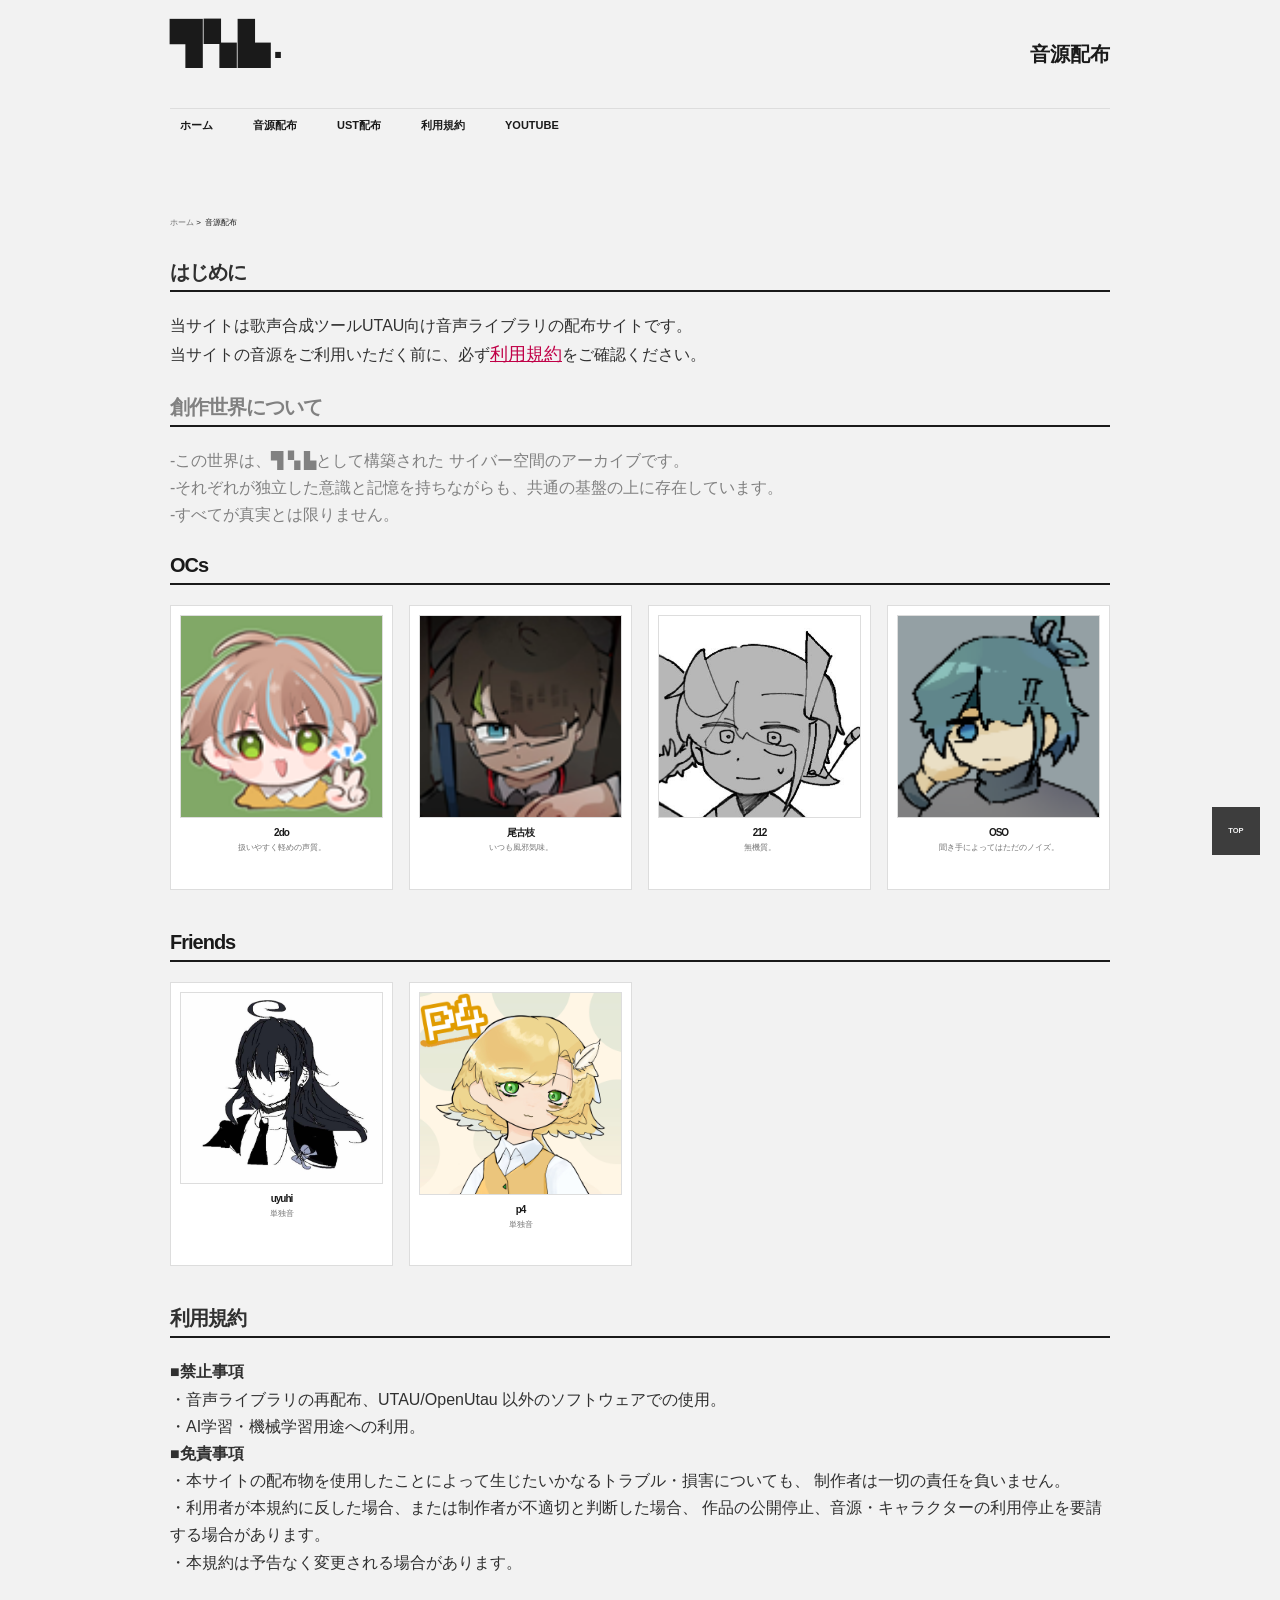
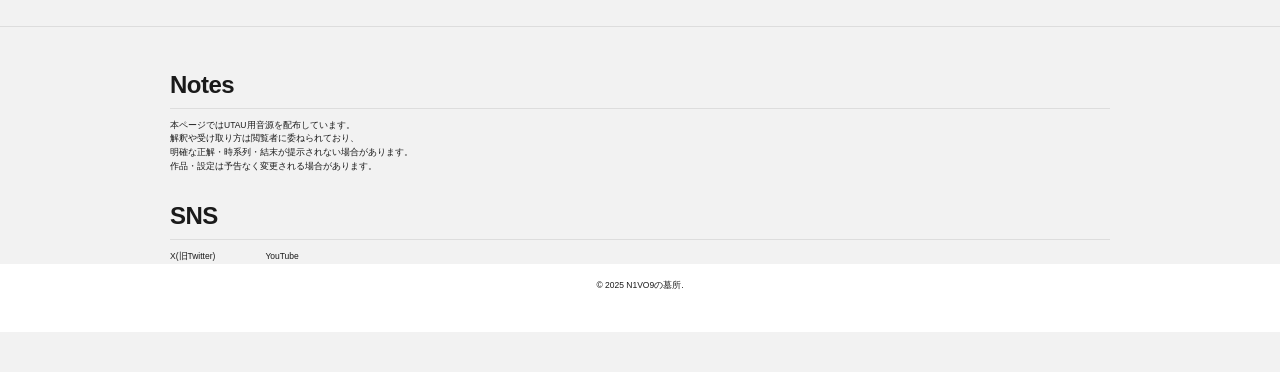
==== characters.html @ 6fa281dd "Update characters.html" ====
<!doctype html>
<html lang="ja">
<head>
    <meta charset="UTF-8">
    <meta name="viewport" content="width=device-width, initial-scale=1.0">
    <title>音源配布 | N1VO9の墓所</title>

    <!-- CSS -->
    <link rel="stylesheet" media="all" href="css/ress.min.css">
    <link rel="stylesheet" media="all" href="css/style.css">

    <!-- JavaScript -->
    <script src="js/jquery-3.6.0.min.js"></script>
    <script src="js/style.js"></script>

    <!-- Favicon -->
    <link rel="icon" type="image/png" href="img/favicon.png">
</head>

<body>

<header>
    <div class="container">

        <div class="row">
            <div class="col span-12">
                <div class="head">
                    <h1>
                        <a href="index.html">▜▚▙.</a>
                    </h1>
                    <div class="telbox">音源配布</div>
                </div>
            </div>
        </div>

        <div class="row">
            <div class="col span-12">
                <nav>
                    <div id="open"></div>
                    <div id="close"></div>

                    <div id="navi">
                        <ul>
                            <li><a href="index.html">ホーム</a></li>
                            <li><a href="characters.html">音源配布</a></li>
                            <li><a href="ust.html">UST配布</a></li>
                            <li><a href="terms-and-conditions.html">利用規約</a></li>
                            <li><a href="youtube.htmls">YouTube</a></li>
                        </ul>
                    </div>
                </nav>
            </div>
        </div>

    </div>
</header>

<main>
    <div class="container">

        <!-- Breadcrumb -->
        <ul class="breadcrumb">
            <li><a href="index.html">ホーム</a> &gt;</li>
            <li>音源配布</li>
        </ul>

        <!-- Intro -->
         <section class="ust-terms">
            <h2 class="section-title underline">はじめに</h2>
            <ul class="terms-list">
                <p>当サイトは歌声合成ツールUTAU向け音声ライブラリの配布サイトです。
                <br>当サイトの音源をご利用いただく前に、必ず<a href="terms-and-conditions.html"><font size="4" color="color:#1A4472"><u>利用規約</u></font></a>をご確認ください。</p>
            </ul>
        </section>

        <!-- Notes -->
         <section class="ust-terms0">
            <h2 class="section-title underline">創作世界について</h2>
            <ul class="terms-list">
                <p>-この世界は、▜ ▚ ▙として構築された サイバー空間のアーカイブです。
                <br>-それぞれが独立した意識と記憶を持ちながらも、共通の基盤の上に存在しています。
                <br>-すべてが真実とは限りません。</p>
            </ul>
        </section>

        <!-- OCs -->
        <section class="voicebank-section">
            <h2 class="section-title underline">OCs</h2>

            <div class="voicebank-list">

                <a class="voicebank-card" href="voicebanks/2do.html">
                    <img src="img/characters/2do.png" alt="2do">
                    <h3>2do</h3>
                    <p class="type">扱いやすく軽めの声質。</p>
                </a>

                <a class="voicebank-card" href="voicebanks/osabu.html">
                    <img src="img/characters/osabu.png" alt="osabu">
                    <h3>尾古枝</h3>
                    <p class="type">いつも風邪気味。</p>
                </a>

                <a class="voicebank-card" href="voicebanks/212.html">
                    <img src="img/characters/212.png" alt="212">
                    <h3>212</h3>
                    <p class="type">無機質。</p>
                </a>

                <a class="voicebank-card" href="voicebanks/oso.html">
                    <img src="img/characters/oso.png" alt="oso">
                    <h3>OSO</h3>
                    <p class="type">聞き手によってはただのノイズ。</p>
                </a>

            </div>
        </section>

        <!-- Friends -->
        <section class="voicebank-section">
            <h2 class="section-title underline">Friends</h2>

            <div class="voicebank-list">

                <a class="voicebank-card" href="voicebanks/uyuhi.html">
                    <img src="img/characters/uyuhi.png" alt="uyuhi">
                    <h3>uyuhi</h3>
                    <p class="type">単独音</p>
                </a>

                <a class="voicebank-card" href="voicebanks/p4.html">
                    <img src="img/characters/p4icon.png" alt="p4">
                    <h3>p4</h3>
                    <p class="type">単独音</p>
                </a>

            </div>
        </section>

        <!-- Intro -->
         <section class="ust-terms">
            <h2 class="section-title underline">利用規約</h2>
            <ul class="terms-list">
                <p><b>■禁止事項</b>
                <br>・音声ライブラリの再配布、UTAU/OpenUtau 以外のソフトウェアでの使用。
                <br>・AI学習・機械学習用途への利用。
                <br><b>■免責事項</b>
                <br>・本サイトの配布物を使用したことによって生じたいかなるトラブル・損害についても、 制作者は一切の責任を負いません。
                <br>・利用者が本規約に反した場合、または制作者が不適切と判断した場合、 作品の公開停止、音源・キャラクターの利用停止を要請する場合があります。
                <br>・本規約は予告なく変更される場合があります。
            </p>
            </ul>
        </section>
        
    </div>

</main>

<footer>
    <div class="container">
        <div class="row_mains">

            <div class="col span-4">
                <h5>Notes</h5>
                <p>本ページではUTAU用音源を配布しています。
                <br>解釈や受け取り方は閲覧者に委ねられており、
                <br>明確な正解・時系列・結末が提示されない場合があります。
                <br>作品・設定は予告なく変更される場合があります。 </p>
            </div>

                <h5>SNS</h5>
            <div class="side-by-side">
                <a href="https://x.com/@21vo9" target="_blank">X(旧Twitter)</a>
                <a href="https://youtube.com/@nycta-nidoku?si=e53RmFhndZMLWxGj" target="_blank">YouTube</a>
            </div>
        </div>
    </div>

        </div>
    </div>

    <div class="copyright">
        <div class="container">
            <div class="row">
                <div class="col">
                    <p>&copy; 2025 N1VO9の墓所.</p>
                </div>
            </div>
        </div>
    </div>

</footer>

<p id="pagetop">
    <a href="#">TOP</a>
</p>

</body>
</html>
---- css/ress.min.css ----
/*!
 * ress.css • v1.2.2
 * MIT License
 * github.com/filipelinhares/ress
 */html{box-sizing:border-box;overflow-y:scroll;-webkit-text-size-adjust:100%}*,:after,:before{background-repeat:no-repeat;box-sizing:inherit}:after,:before{text-decoration:inherit;vertical-align:inherit}*{padding:0;margin:0}audio:not([controls]){display:none;height:0}hr{overflow:visible}article,aside,details,figcaption,figure,footer,header,main,menu,nav,section,summary{display:block}summary{display:list-item}small{font-size:80%}[hidden],template{display:none}abbr[title]{border-bottom:1px dotted;text-decoration:none}a{background-color:transparent;-webkit-text-decoration-skip:objects}a:active,a:hover{outline-width:0}code,kbd,pre,samp{font-family:monospace,monospace}b,strong{font-weight:bolder}dfn{font-style:italic}mark{background-color:#ff0;color:#000}sub,sup{font-size:75%;line-height:0;position:relative;vertical-align:baseline}sub{bottom:-.25em}sup{top:-.5em}input{border-radius:0}[role=button],[type=button],[type=reset],[type=submit],button{cursor:pointer}[disabled]{cursor:default}[type=number]{width:auto}[type=search]{-webkit-appearance:textfield}[type=search]::-webkit-search-cancel-button,[type=search]::-webkit-search-decoration{-webkit-appearance:none}textarea{overflow:auto;resize:vertical}button,input,optgroup,select,textarea{font:inherit}optgroup{font-weight:700}button{overflow:visible}[type=button]::-moz-focus-inner,[type=reset]::-moz-focus-inner,[type=submit]::-moz-focus-inner,button::-moz-focus-inner{border-style:0;padding:0}[type=button]::-moz-focus-inner,[type=reset]::-moz-focus-inner,[type=submit]::-moz-focus-inner,button:-moz-focusring{outline:1px dotted ButtonText}[type=reset],[type=submit],button,html [type=button]{-webkit-appearance:button}button,select{text-transform:none}button,input,select,textarea{background-color:transparent;border-style:none;color:inherit}select{-moz-appearance:none;-webkit-appearance:none}select::-ms-expand{display:none}select::-ms-value{color:currentColor}legend{border:0;color:inherit;display:table;max-width:100%;white-space:normal}::-webkit-file-upload-button{-webkit-appearance:button;font:inherit}[type=search]{-webkit-appearance:textfield;outline-offset:-2px}img{border-style:none}progress{vertical-align:baseline}svg:not(:root){overflow:hidden}audio,canvas,progress,video{display:inline-block}@media screen{[hidden~=screen]{display:inherit}[hidden~=screen]:not(:active):not(:focus):not(:target){position:absolute!important;clip:rect(0 0 0 0)!important}}[aria-busy=true]{cursor:progress}[aria-controls]{cursor:pointer}[aria-disabled]{cursor:default}::-moz-selection{background-color:#b3d4fc;color:#000;text-shadow:none}::selection{background-color:#b3d4fc;color:#000;text-shadow:none}
---- css/style.css ----
@charset "UTF-8";
@import url("grid.css");

/* =================================================
   Design Tokens
================================================= */
:root {
    --primary: #1a1a1a;
    --secondary: #f2f2f2;
    --surface: #ffffff;
    --line: #dddddd;
    --accent: #cccccc;

    --font-heading: 'Inter', sans-serif;
    --font-body: 'Noto Sans JP', sans-serif;
}

/* =================================================
   Reset / Base
================================================= */
* {
    margin: 0;
    padding: 0;
    box-sizing: border-box;
}

body {
    font-family: var(--font-body);
    color: var(--primary);
    background-color: var(--secondary);
    line-height: 1.7;
}

img {
    max-width: 100%;
    height: auto;
    display: block;
}

a {
    color: inherit;
    text-decoration: none;
    transition: opacity 0.3s ease;
}

a:hover {
    opacity: 0.6;
}

ul {
    list-style: none;
}

main {
    margin: 5rem 0;
}

.underline {
    border-bottom: 2px solid var(--primary);
    padding-bottom: 0.5rem;
}

/* =================================================
   Header
================================================= */
.head {
    display: flex;
    align-items: center;
    padding: 2rem 0;
    border-bottom: 1px solid var(--line);
}

.head h1 {
    font-family: var(--font-heading);
    font-weight: 800;
    letter-spacing: 0.08em;
}

.telbox {
    margin-left: auto;
    font-size: 2rem;
    font-family: var(--font-heading);
    font-weight: 600;
}

/* =================================================
   Navigation
================================================= */
nav ul {
    display: flex;
    gap: 2rem;
    margin-bottom: 1rem;
}

nav a {
    padding: 0.75rem 1rem;
    font-size: 1.1rem;
    font-weight: 600;
    text-transform: uppercase;
}

nav a:hover {
    background-color: var(--primary);
    color: var(--secondary);
}

/* =================================================
   Breadcrumb
================================================= */
.breadcrumb {
    margin-bottom: 2rem;
}

.breadcrumb li {
    display: inline-block;
    font-size: 0.8rem;
}

.breadcrumb li a {
    opacity: 0.6;
}

/* =================================================
   Characters Intro Text
================================================= */
.site-intro {
    margin: 3rem 0 4rem;
}

.site-intro p {
    font-size: 1.15rem;
    line-height: 2;
    opacity: 0.9;
}

.ust-terms {
    color: #303030;
}

.ust-terms0 {
    color: #818181;
}

/* =================================================
   Voicebank List (Cards)
================================================= */
.voicebank-section {
    margin-bottom: 4rem;
}

.section-title {
    font-family: var(--font-heading);
    font-weight: 800;
    font-size: 2rem;
    margin-bottom: 2rem;
}

.voicebank-list {
    display: grid;
    grid-template-columns: repeat(auto-fill, minmax(180px, 1fr));
    gap: 1.6rem;
}

.voicebank-card {
    background-color: var(--surface);
    border: 1px solid var(--line);
    padding: 0.9rem;
    text-align: center;
    transition: all 0.25s ease;
}

.voicebank-card:hover {
    border-color: var(--primary);
    box-shadow: 3px 3px 0 var(--primary);
    transform: translateY(-2px);
}

.voicebank-card img {
    width: 320px;
    max-width: 100%;
    margin: 0 auto 0.8rem;
    border: 1px solid var(--line);
}

.voicebank-card h3 {
    font-family: var(--font-heading);
    font-size: 1rem;
    font-weight: 700;
    margin-bottom: 0.2rem;
}

.voicebank-card .type {
    font-size: 0.8rem;
    opacity: 0.6;
}

/* =================================================
   Voicebank Detail Page
================================================= */
.voicebank-detail {
    margin-bottom: 4rem;
}

/* Character Name */
.character-name {
    margin-bottom: 2.5rem;
}

.character-name .ruby {
    font-size: 0.85rem;
    letter-spacing: 0.2em;
    color: var(--accent);
}

.character-name .name-main {
    font-family: var(--font-heading);
    font-size: 3rem;
    font-weight: 800;
    line-height: 1.1;
}

.character-name .name-en {
    font-size: 0.9rem;
    opacity: 0.5;
}

/* Profile Table */
.profile-table {
    width: 100%;
    border-collapse: collapse;
    margin: 1.5rem 0 3rem;
}

.profile-table tr {
    border-bottom: 1px solid var(--line);
}

.profile-table th,
.profile-table td {
    padding: 0.8rem 0.6rem;
    font-size: 0.95rem;
    vertical-align: top;
}

.profile-table th {
    width: 130px;
    font-weight: 500;
    letter-spacing: 0.1em;
    opacity: 0.85;
}

/* Other Settings */
.sub-title {
    font-family: var(--font-heading);
    font-size: 1.2rem;
    margin: 3rem 0 1rem;
}

.setting-list {
    margin-left: 1.2rem;
    margin-bottom: 3rem;
}

.setting-list li {
    list-style: disc;
    margin-bottom: 0.6rem;
}

/* =================================================
   Standing Image + Switch
================================================= */
.character-visual {
    position: relative;
    text-align: right;
    padding: 2rem;
}

.character-visual img {
    display: none;
    max-width: 360px;
    margin-left: auto;
}

.character-visual img.active {
    display: block;
}

.image-switch {
    margin-top: 1rem;
    display: flex;
    justify-content: flex-end;
    gap: 0.5rem;
}

.image-switch button {
    background: transparent;
    border: 1px solid var(--line);
    padding: 0.25rem 0.6rem;
    font-size: 0.75rem;
    cursor: pointer;
}

.image-switch button:hover {
    background-color: var(--accent);
    color: #fff;
    border-color: var(--accent);
}

/* =================================================
   UST List
================================================= */
.ust-list {
    border-top: 1px solid var(--line);
}

.ust-row {
    display: flex;
    justify-content: space-between;
    align-items: center;
    padding: 1.5rem 0;
    border-bottom: 1px solid var(--line);
    gap: 2rem;
}

.ust-title {
    font-family: var(--font-heading);
    font-weight: 700;
}

.ust-meta {
    font-size: 0.85rem;
    opacity: 0.7;
}

.ust-links {
    display: flex;
    gap: 0.75rem;
}

.ust-links .btn {
    padding: 0.6rem 1.4rem;
    border: 1px solid var(--primary);
    font-size: 0.8rem;
    font-weight: 700;
}

/* =================================================
   Footer
================================================= */
footer {
    background-color: var(--secondary);
    padding: 4rem 0;
    border-top: 1px solid var(--line);
}

footer h5 {
    font-family: var(--font-heading);
    font-weight: 700;
    border-bottom: 1px solid var(--line);
    padding-bottom: 0.5rem;
    margin-bottom: 1rem;
}

footer p,
footer a {
    font-size: 0.85rem;
    line-height: 1.6;
}

.copyright {
    text-align: center;
    padding: 1.5rem 0;
    background-color: var(--surface);
    font-size: 0.75rem;
}

/* =================================================
   Page Top
================================================= */
#pagetop {
    position: fixed;
    bottom: 20px;
    right: 20px;
}

#pagetop a {
    background-color: var(--primary);
    color: var(--secondary);
    width: 48px;
    height: 48px;
    display: flex;
    align-items: center;
    justify-content: center;
    font-size: 0.75rem;
    font-weight: 600;
}

/* =================================================
   Responsive
================================================= */
@media screen and (max-width: 768px) {

    .voicebank-card img {
        width: 200px;
    }

    .character-name .name-main {
        font-size: 2.2rem;
    }

    .character-visual img {
        max-width: 230px;
        margin: 0 auto;
    }

    .ust-row {
        flex-direction: column;
        align-items: flex-start;
    }

    .ust-links {
        align-self: flex-end;
    }
}

/* =========================
   Pagination
========================= */

#pagination {
    display: flex;
    justify-content: center; /* 中央寄せ */
    gap: 0.5rem;
    margin-top: 3rem;
}

.page-btn {
    background: transparent;
    border: 1px solid var(--line);
    padding: 0.4rem 0.8rem;
    font-size: 0.75rem;
    font-weight: 600;
    cursor: pointer;
}

.page-btn:hover:not(:disabled) {
    background-color: var(--primary);
    color: var(--secondary);
}

.page-btn:disabled {
    opacity: 0.4;
    cursor: default;
}

.page-btn.is-active {
    border-color: var(--primary);
}


.side-by-side {
    display: flex;
  width: auto;
  align-items: center;
    gap:50px;
}

.container {
    width: 90%;
    max-width: 980px;
    margin: 0 auto;
}


/* =========================
   YouTube Channel Cards
========================= */

.card-link {
    display: block;
    color: inherit;
}

.card-link:hover {
    opacity: 1;
}

.CH-card img {
    width: 125px;
    height: 125px;
    margin: 0 auto 0.8rem;
    border-radius: 50%;
    border: 1px solid var(--line);
    object-fit: cover;
}
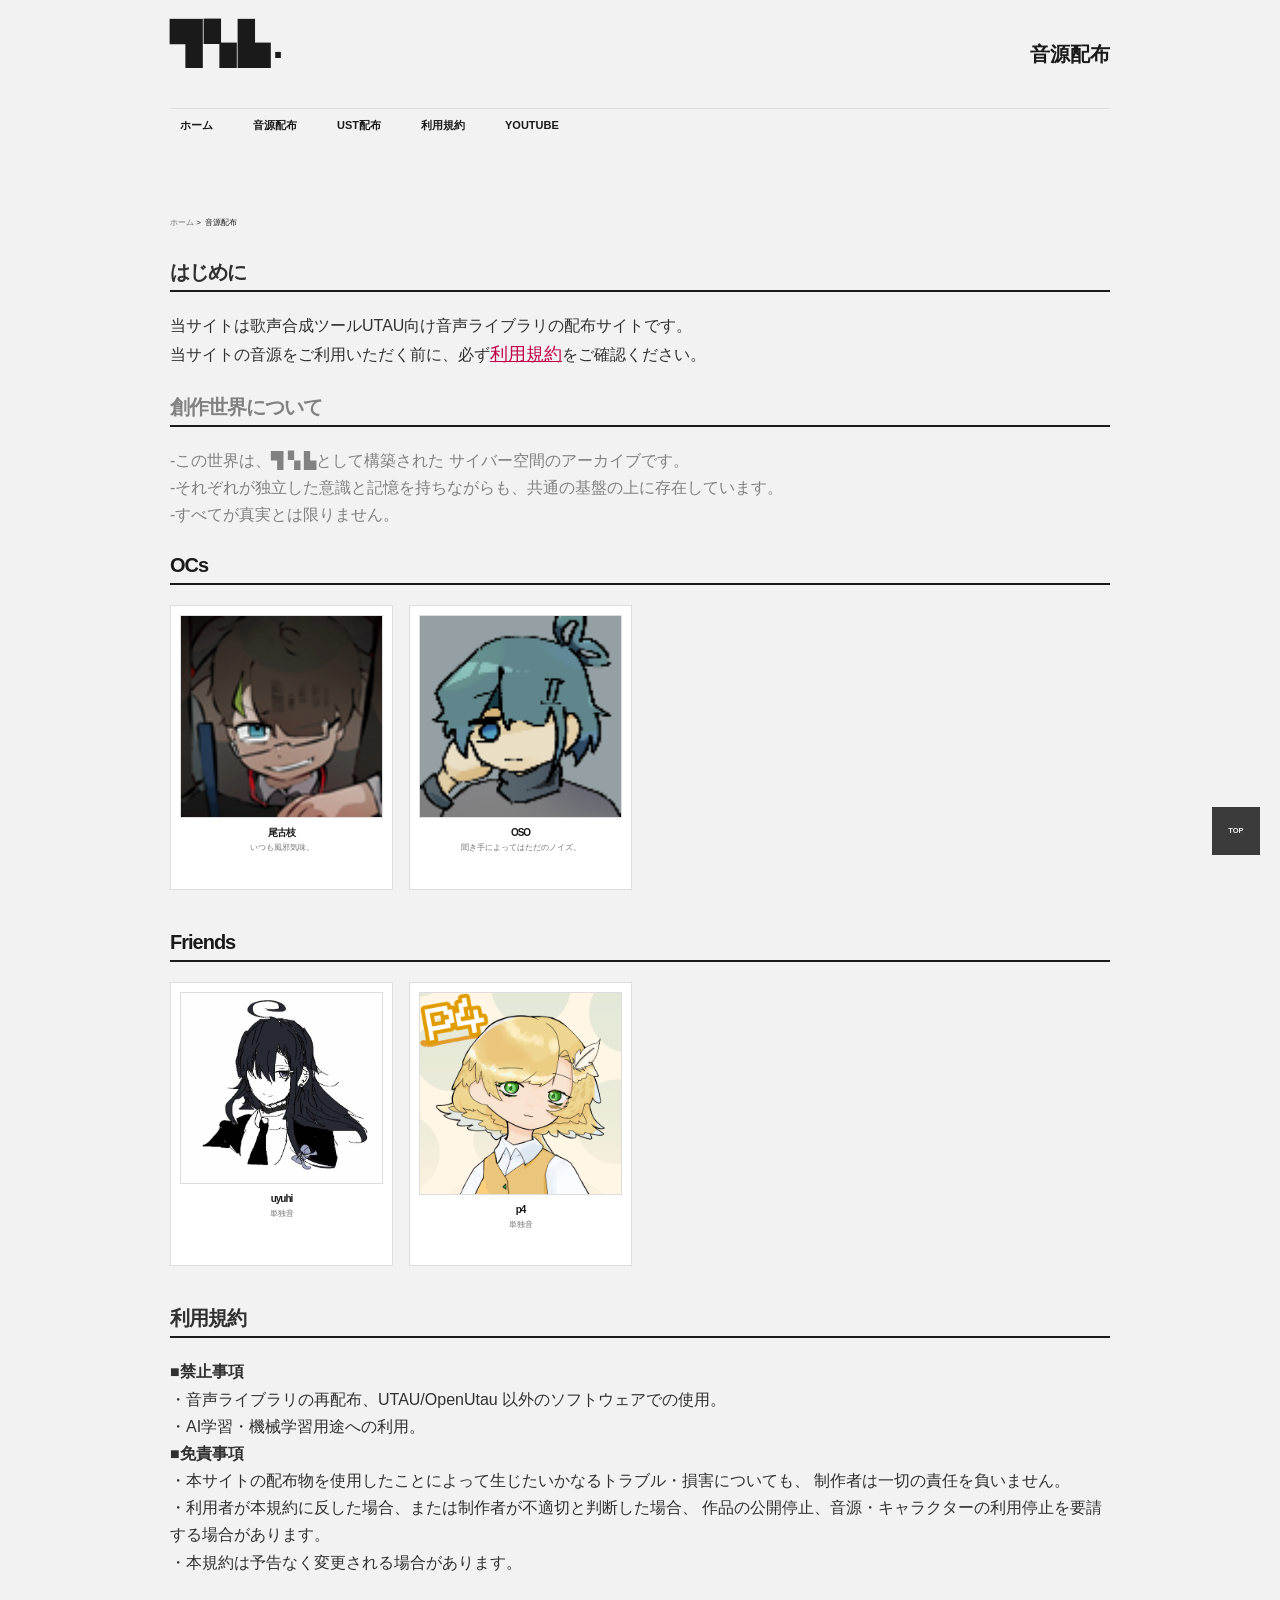
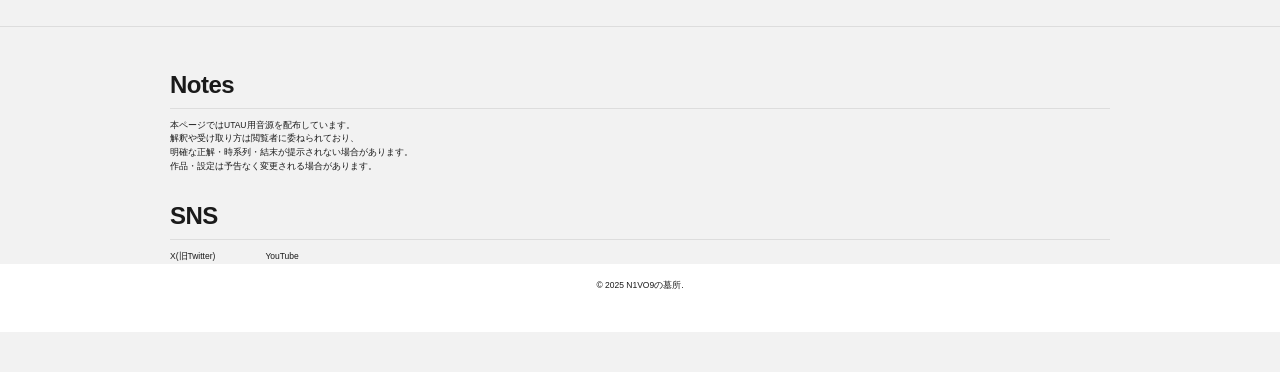
==== commit 988d3f0b: "Update characters.html" ====
--- a/characters.html
+++ b/characters.html
@@ -89,11 +89,13 @@
 
             <div class="voicebank-list">
 
+            <!--2do
                 <a class="voicebank-card" href="voicebanks/2do.html">
                     <img src="img/characters/2do.png" alt="2do">
                     <h3>2do</h3>
                     <p class="type">扱いやすく軽めの声質。</p>
                 </a>
+            -->
 
                 <a class="voicebank-card" href="voicebanks/osabu.html">
                     <img src="img/characters/osabu.png" alt="osabu">
@@ -101,11 +103,13 @@
                     <p class="type">いつも風邪気味。</p>
                 </a>
 
+            <!--osabu
                 <a class="voicebank-card" href="voicebanks/212.html">
                     <img src="img/characters/212.png" alt="212">
                     <h3>212</h3>
                     <p class="type">無機質。</p>
                 </a>
+            -->
 
                 <a class="voicebank-card" href="voicebanks/oso.html">
                     <img src="img/characters/oso.png" alt="oso">
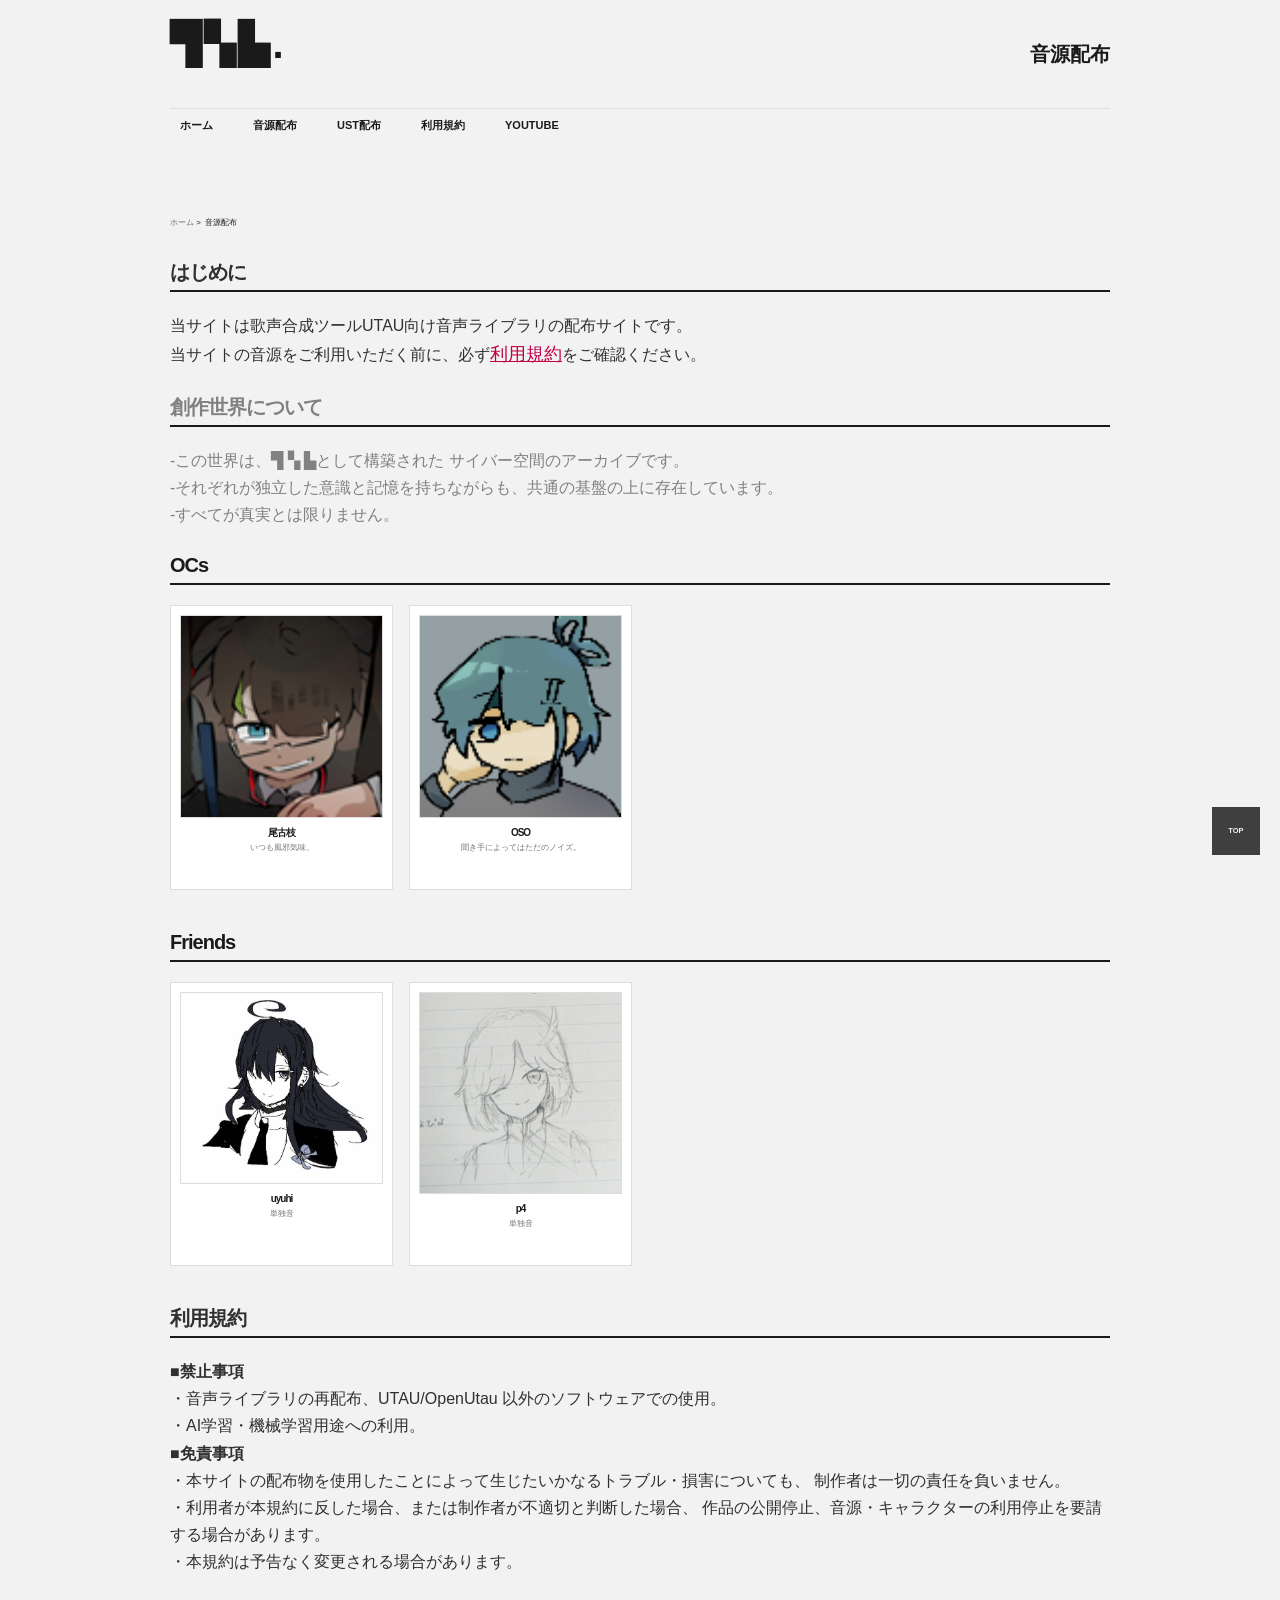
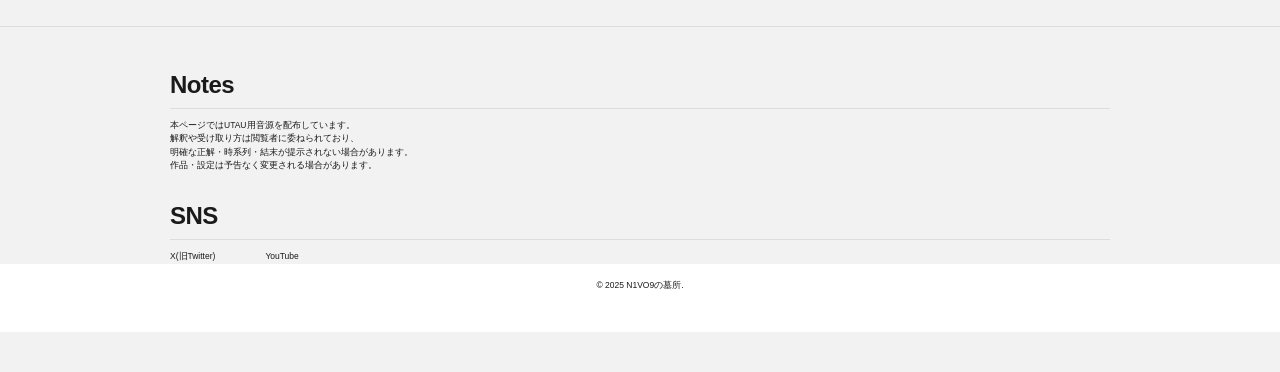
==== commit 5cd9e4b0: "Update characters.html" ====
--- a/characters.html
+++ b/characters.html
@@ -133,7 +133,7 @@
                 </a>
 
                 <a class="voicebank-card" href="voicebanks/p4.html">
-                    <img src="img/characters/p4icon.png" alt="p4">
+                    <img src="img/characters/p4.png" alt="p4">
                     <h3>p4</h3>
                     <p class="type">単独音</p>
                 </a>
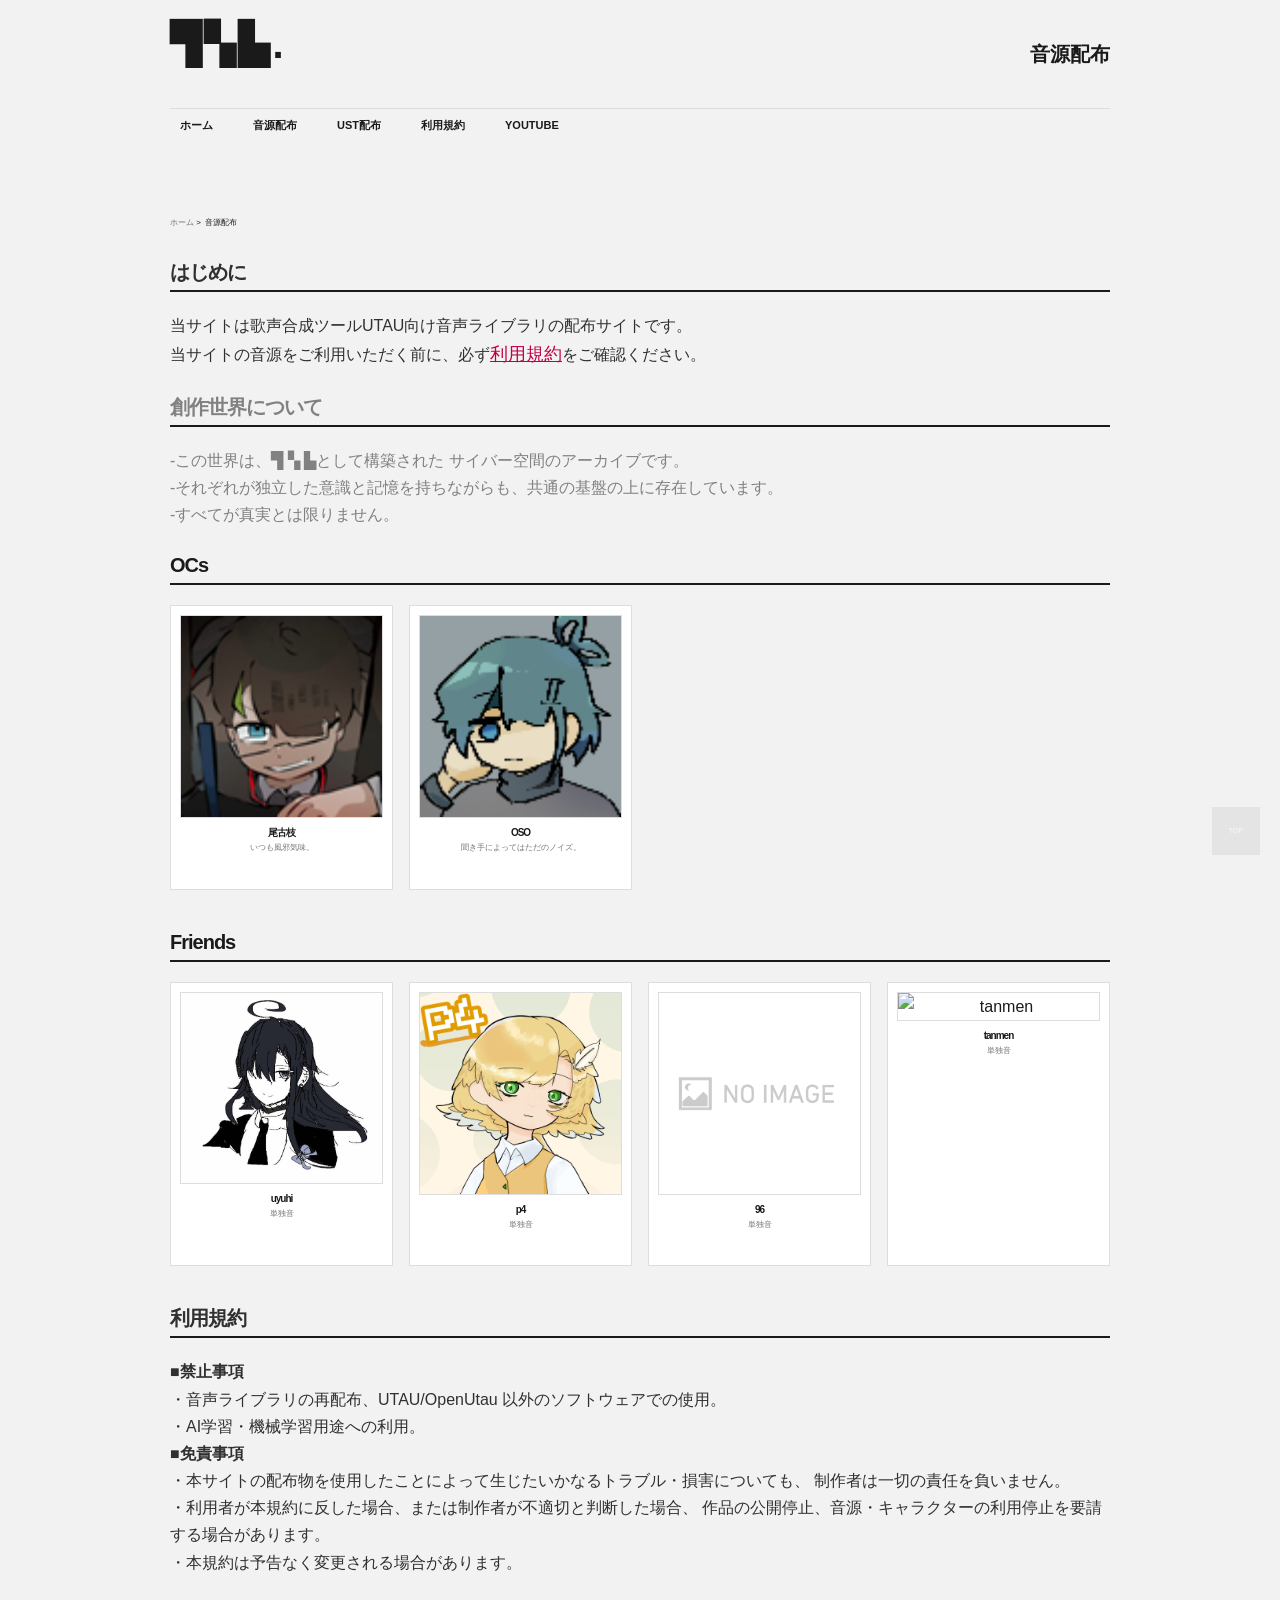
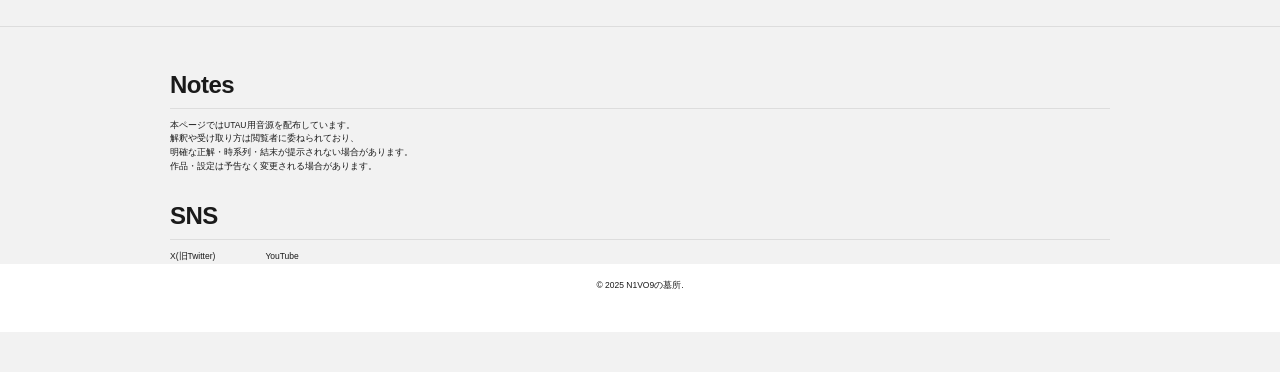
==== commit 6932fcd8: "Update characters.html" ====
--- a/characters.html
+++ b/characters.html
@@ -138,6 +138,17 @@
                     <p class="type">単独音</p>
                 </a>
 
+                <a class="voicebank-card" href="voicebanks/96.html">
+                    <img src="img/characters/noimage.png" alt="96">
+                    <h3>96</h3>
+                    <p class="type">単独音</p>
+                </a>
+
+                <a class="voicebank-card" href="voicebanks/96.html">
+                    <img src="img/characters/tanmen.png" alt="tanmen">
+                    <h3>tanmen</h3>
+                    <p class="type">単独音</p>
+                </a>
             </div>
         </section>
 
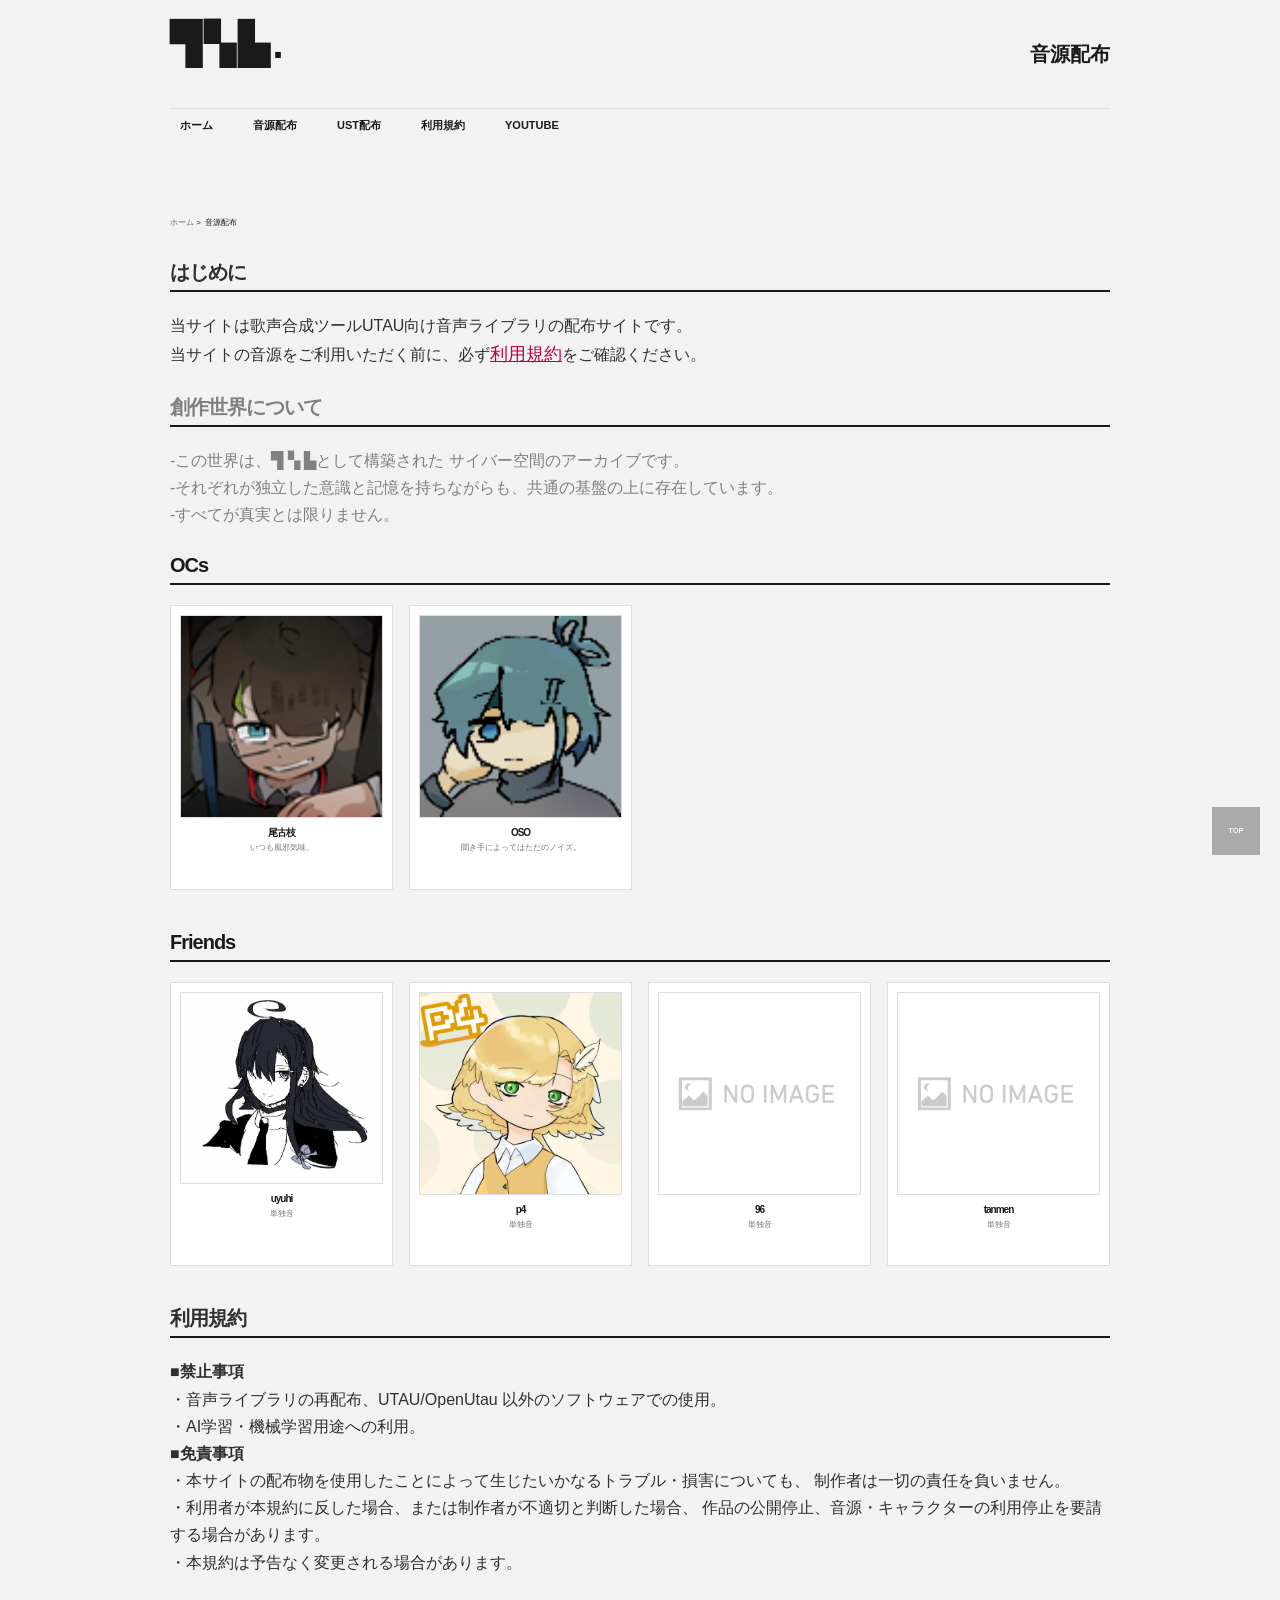
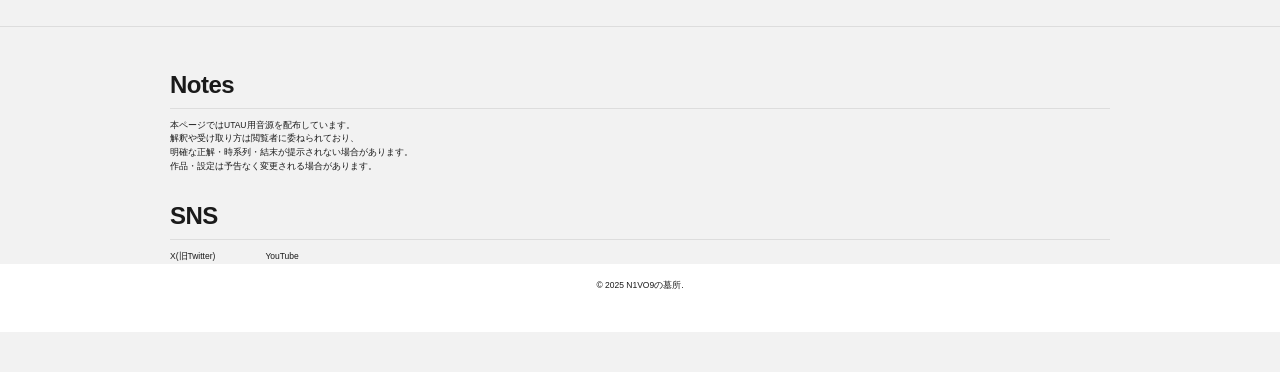
==== commit 807d88c6: "Update characters.html" ====
--- a/characters.html
+++ b/characters.html
@@ -144,8 +144,8 @@
                     <p class="type">単独音</p>
                 </a>
 
-                <a class="voicebank-card" href="voicebanks/96.html">
-                    <img src="img/characters/tanmen.png" alt="tanmen">
+                <a class="voicebank-card" href="voicebanks/tanmen.html">
+                    <img src="img/characters/noimage.png" alt="tanmen">
                     <h3>tanmen</h3>
                     <p class="type">単独音</p>
                 </a>
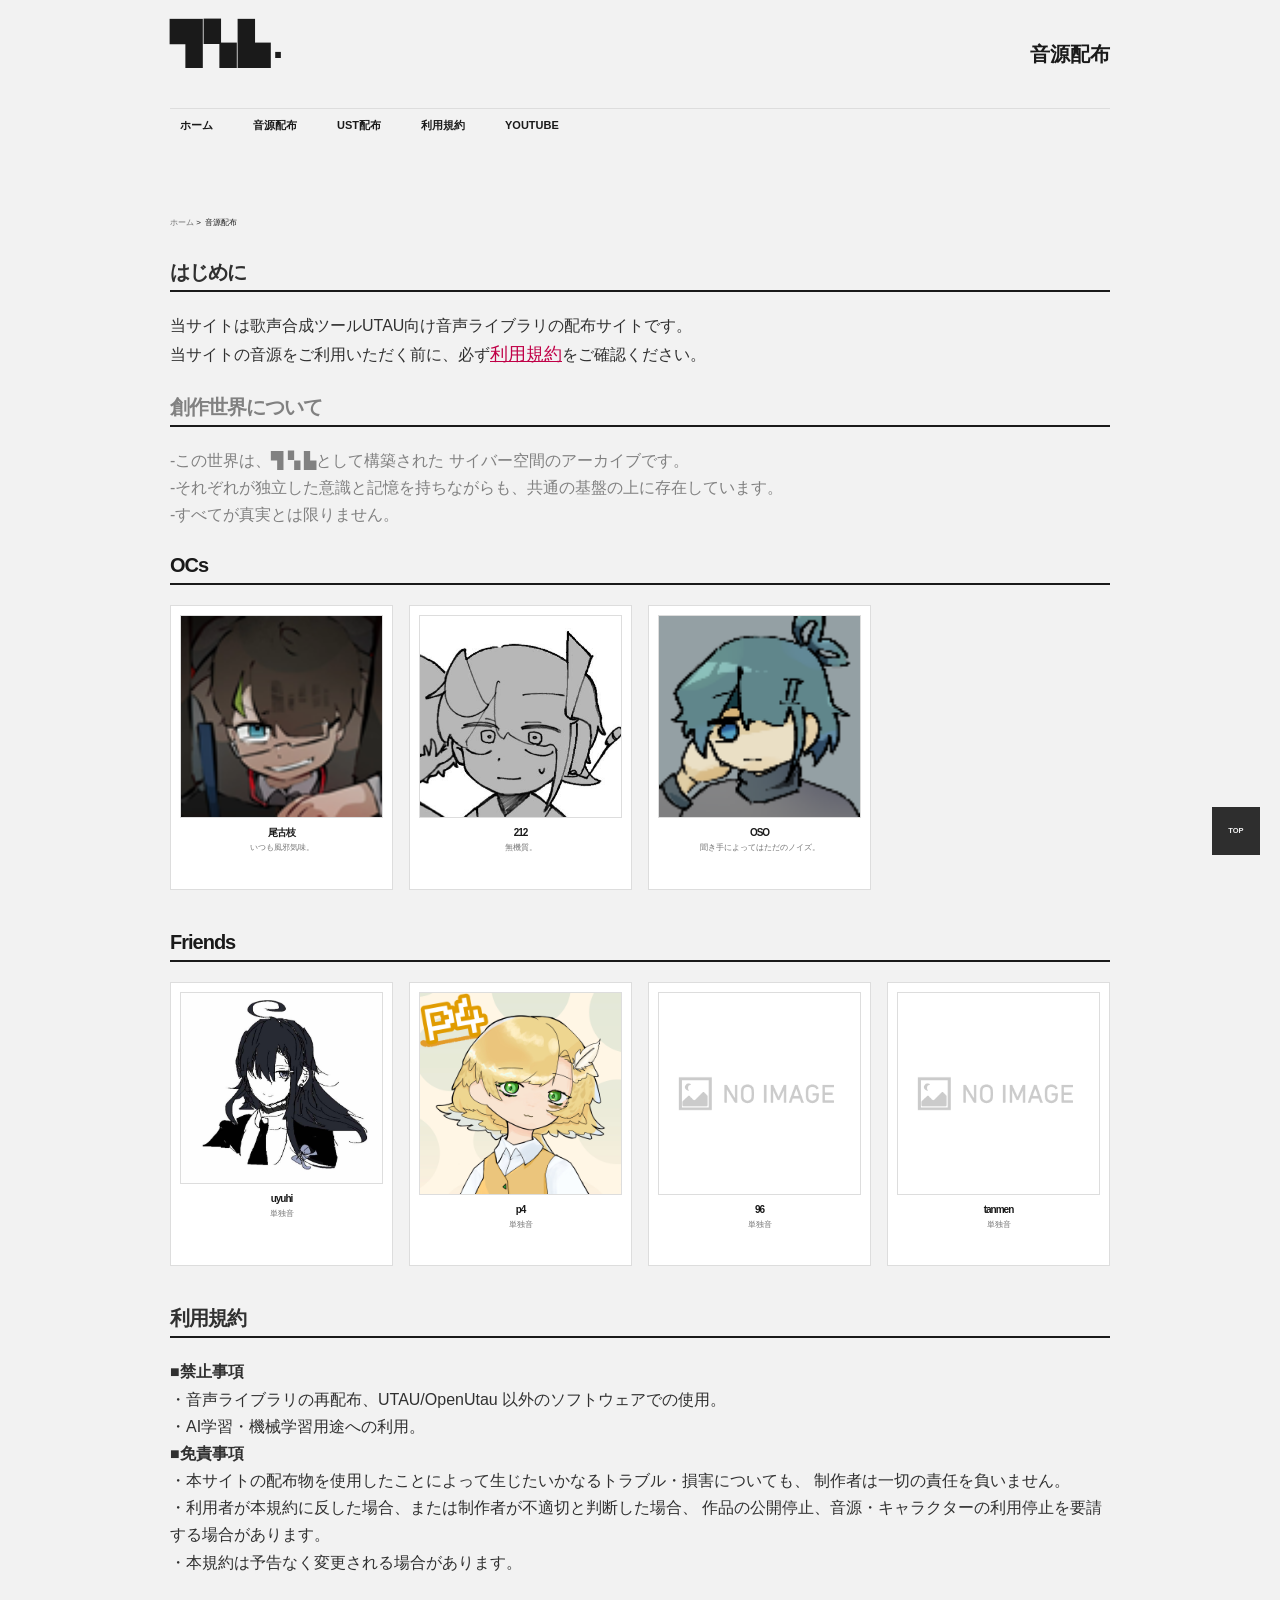
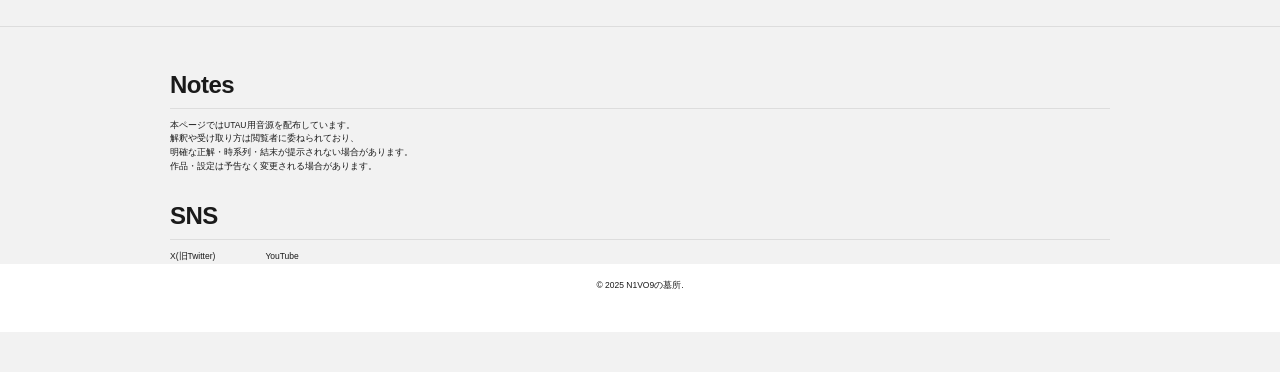
==== commit 54c32ad8: "Update characters.html" ====
--- a/characters.html
+++ b/characters.html
@@ -103,13 +103,11 @@
                     <p class="type">いつも風邪気味。</p>
                 </a>
 
-            <!--osabu
                 <a class="voicebank-card" href="voicebanks/212.html">
                     <img src="img/characters/212.png" alt="212">
                     <h3>212</h3>
                     <p class="type">無機質。</p>
                 </a>
-            -->
 
                 <a class="voicebank-card" href="voicebanks/oso.html">
                     <img src="img/characters/oso.png" alt="oso">
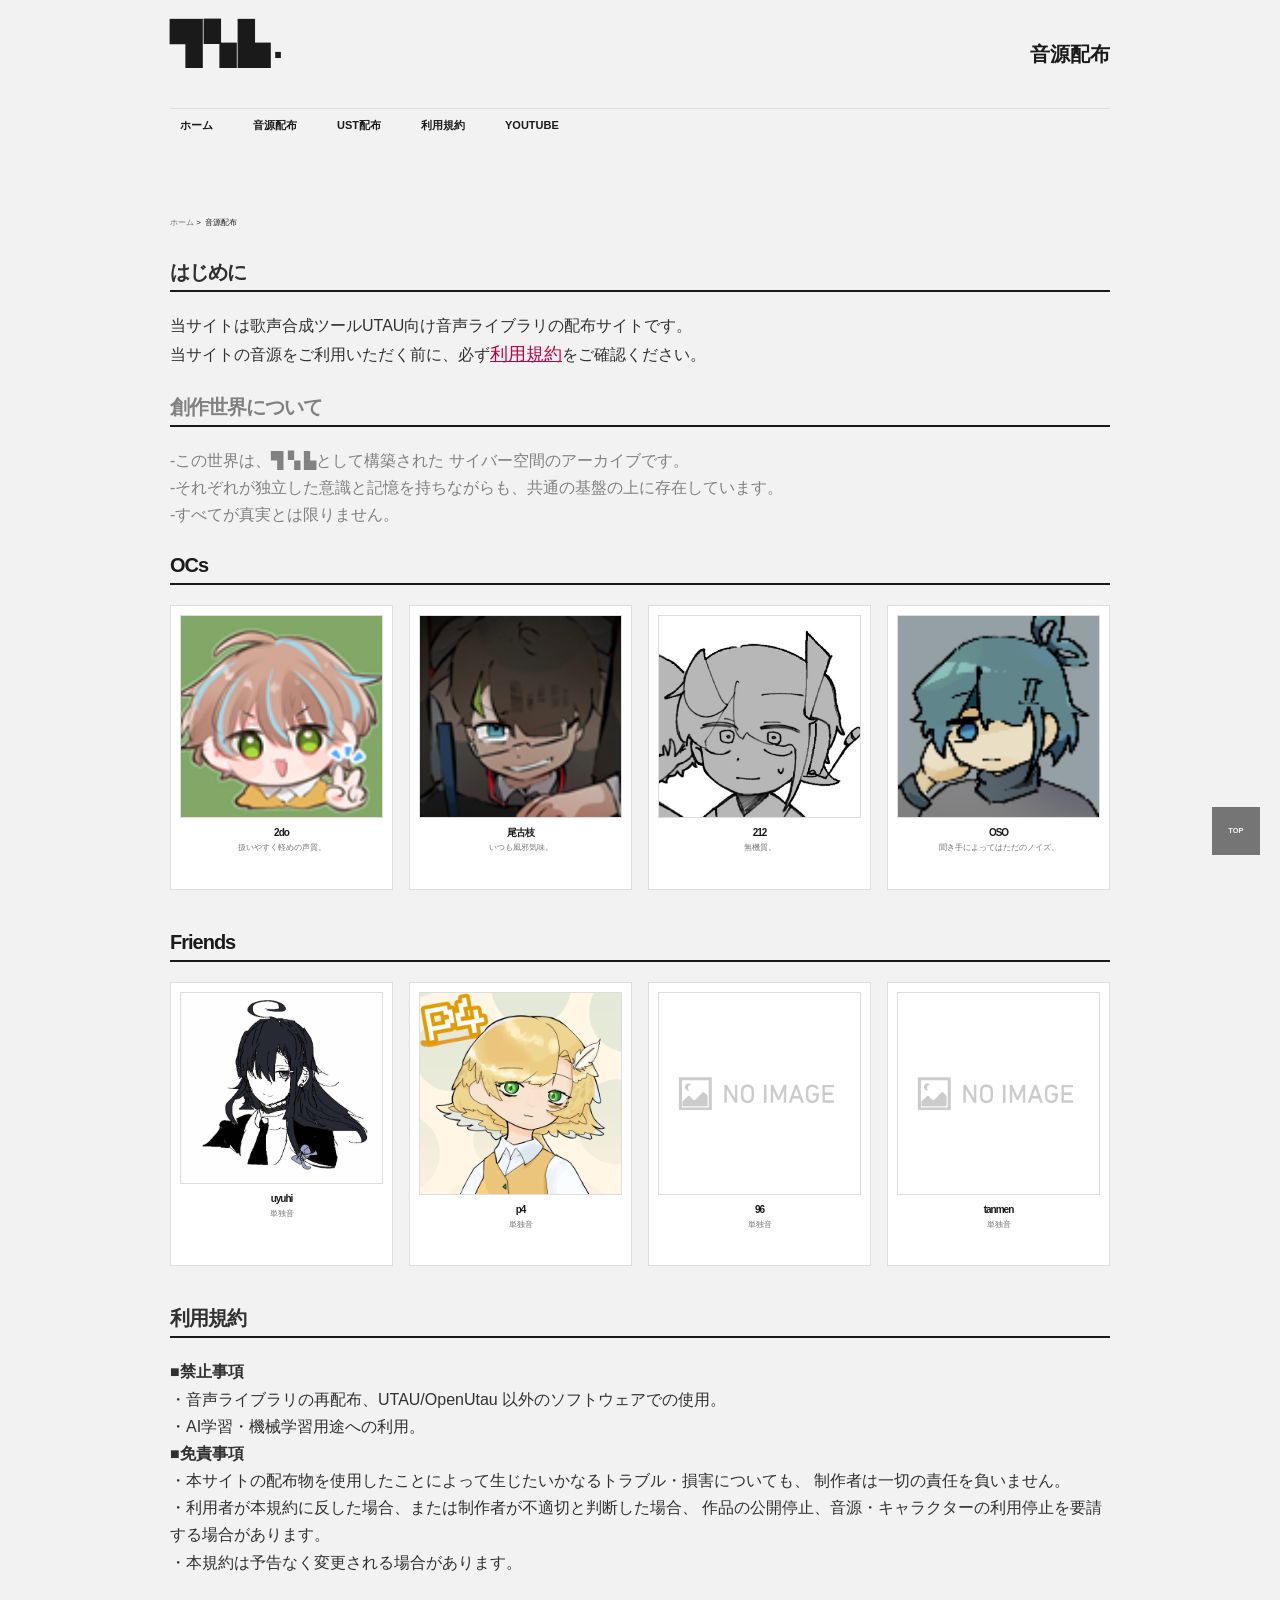
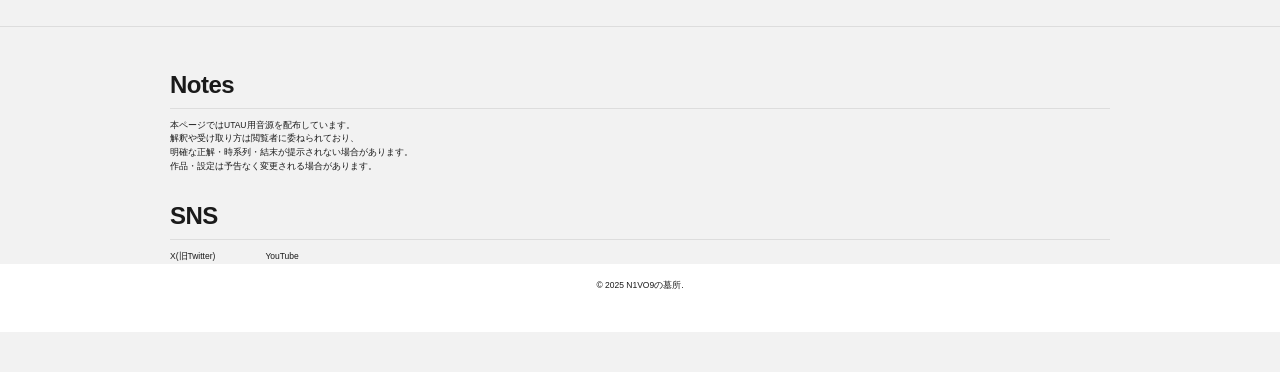
==== commit 59e88f7e: "Update characters.html" ====
--- a/characters.html
+++ b/characters.html
@@ -89,13 +89,11 @@
 
             <div class="voicebank-list">
 
-            <!--2do
                 <a class="voicebank-card" href="voicebanks/2do.html">
                     <img src="img/characters/2do.png" alt="2do">
                     <h3>2do</h3>
                     <p class="type">扱いやすく軽めの声質。</p>
                 </a>
-            -->
 
                 <a class="voicebank-card" href="voicebanks/osabu.html">
                     <img src="img/characters/osabu.png" alt="osabu">
@@ -210,3 +208,4 @@
 
 </body>
 </html>
+
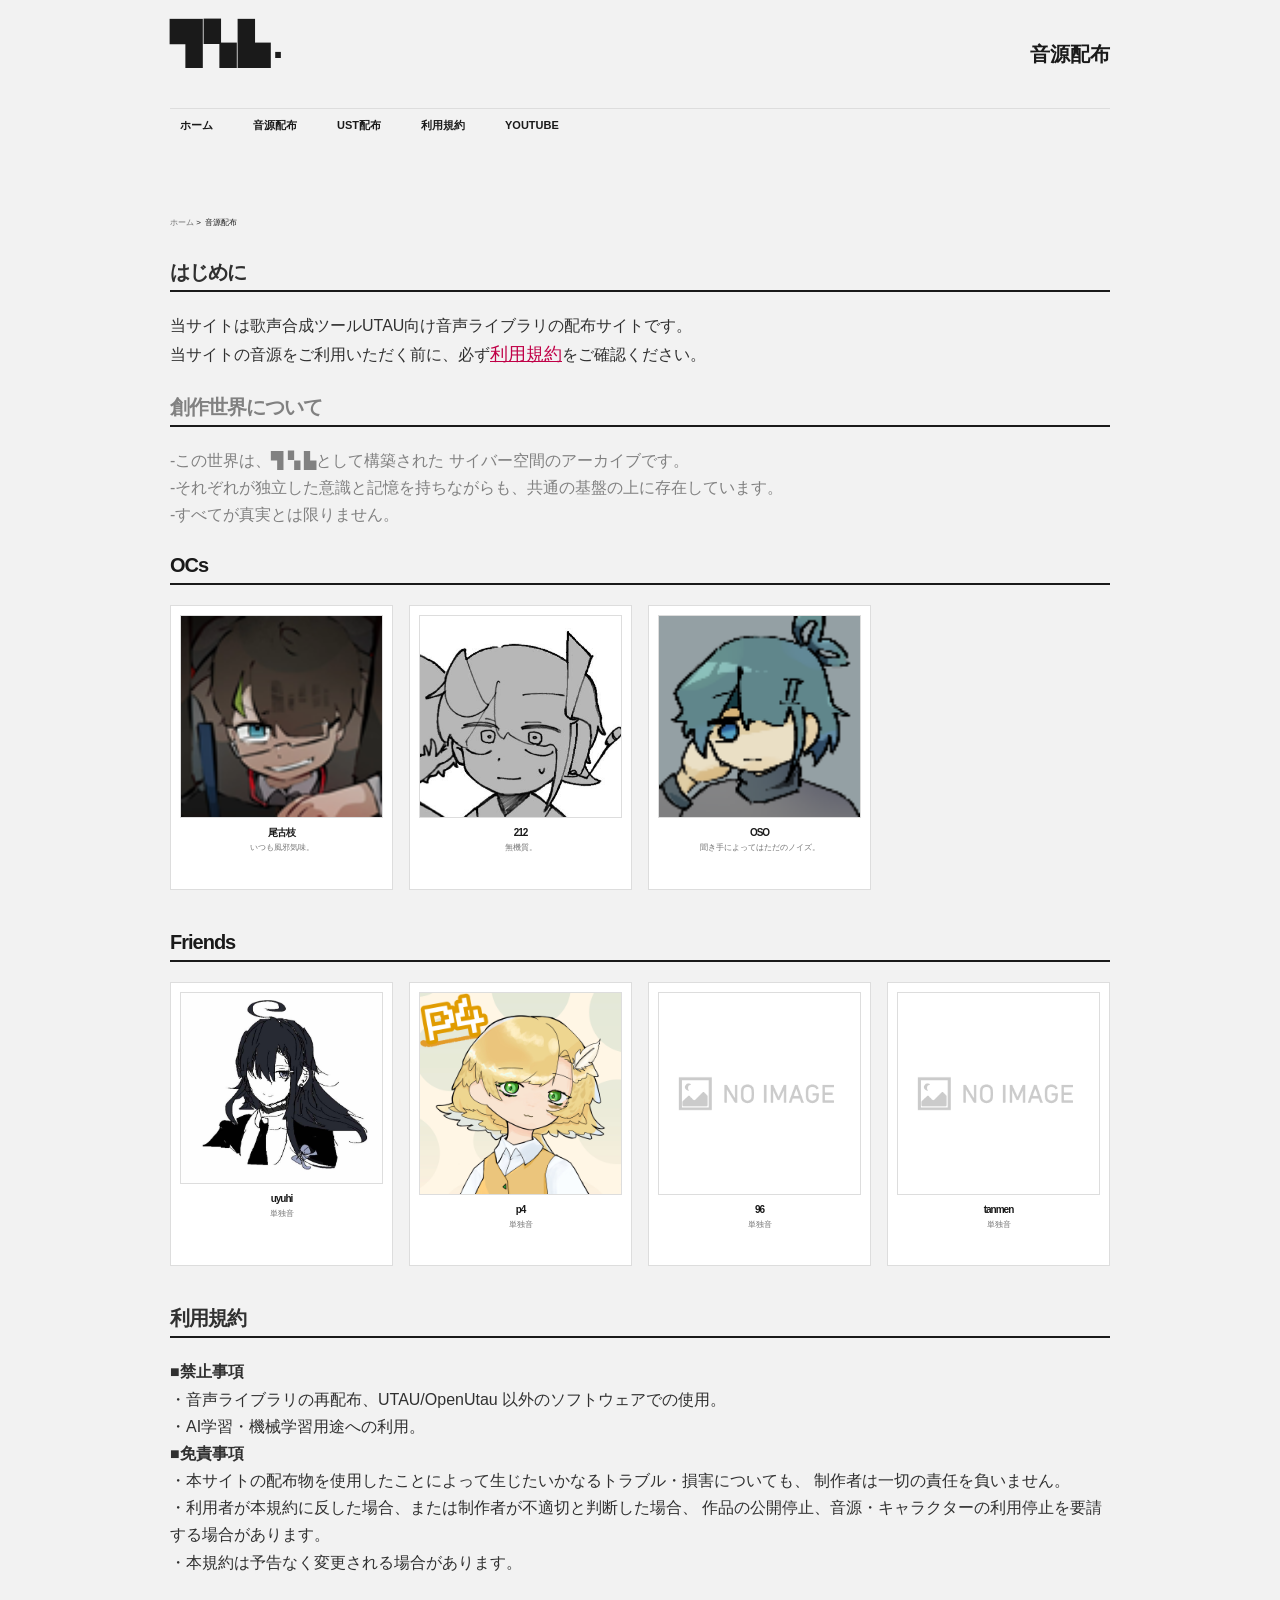
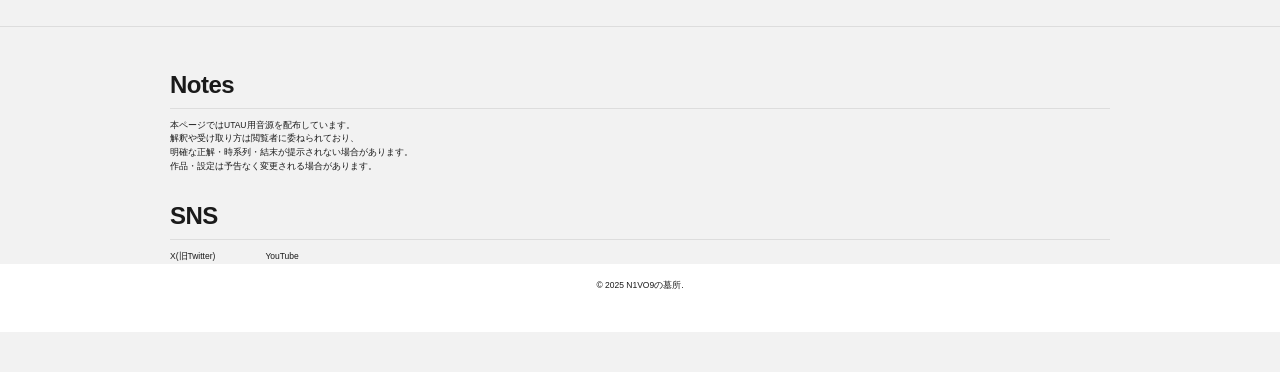
==== commit 52eec896: "Update characters.html" ====
--- a/characters.html
+++ b/characters.html
@@ -89,11 +89,13 @@
 
             <div class="voicebank-list">
 
+            <!--2do
                 <a class="voicebank-card" href="voicebanks/2do.html">
                     <img src="img/characters/2do.png" alt="2do">
                     <h3>2do</h3>
                     <p class="type">扱いやすく軽めの声質。</p>
                 </a>
+            -->
 
                 <a class="voicebank-card" href="voicebanks/osabu.html">
                     <img src="img/characters/osabu.png" alt="osabu">
@@ -209,3 +211,4 @@
 </body>
 </html>
 
+
